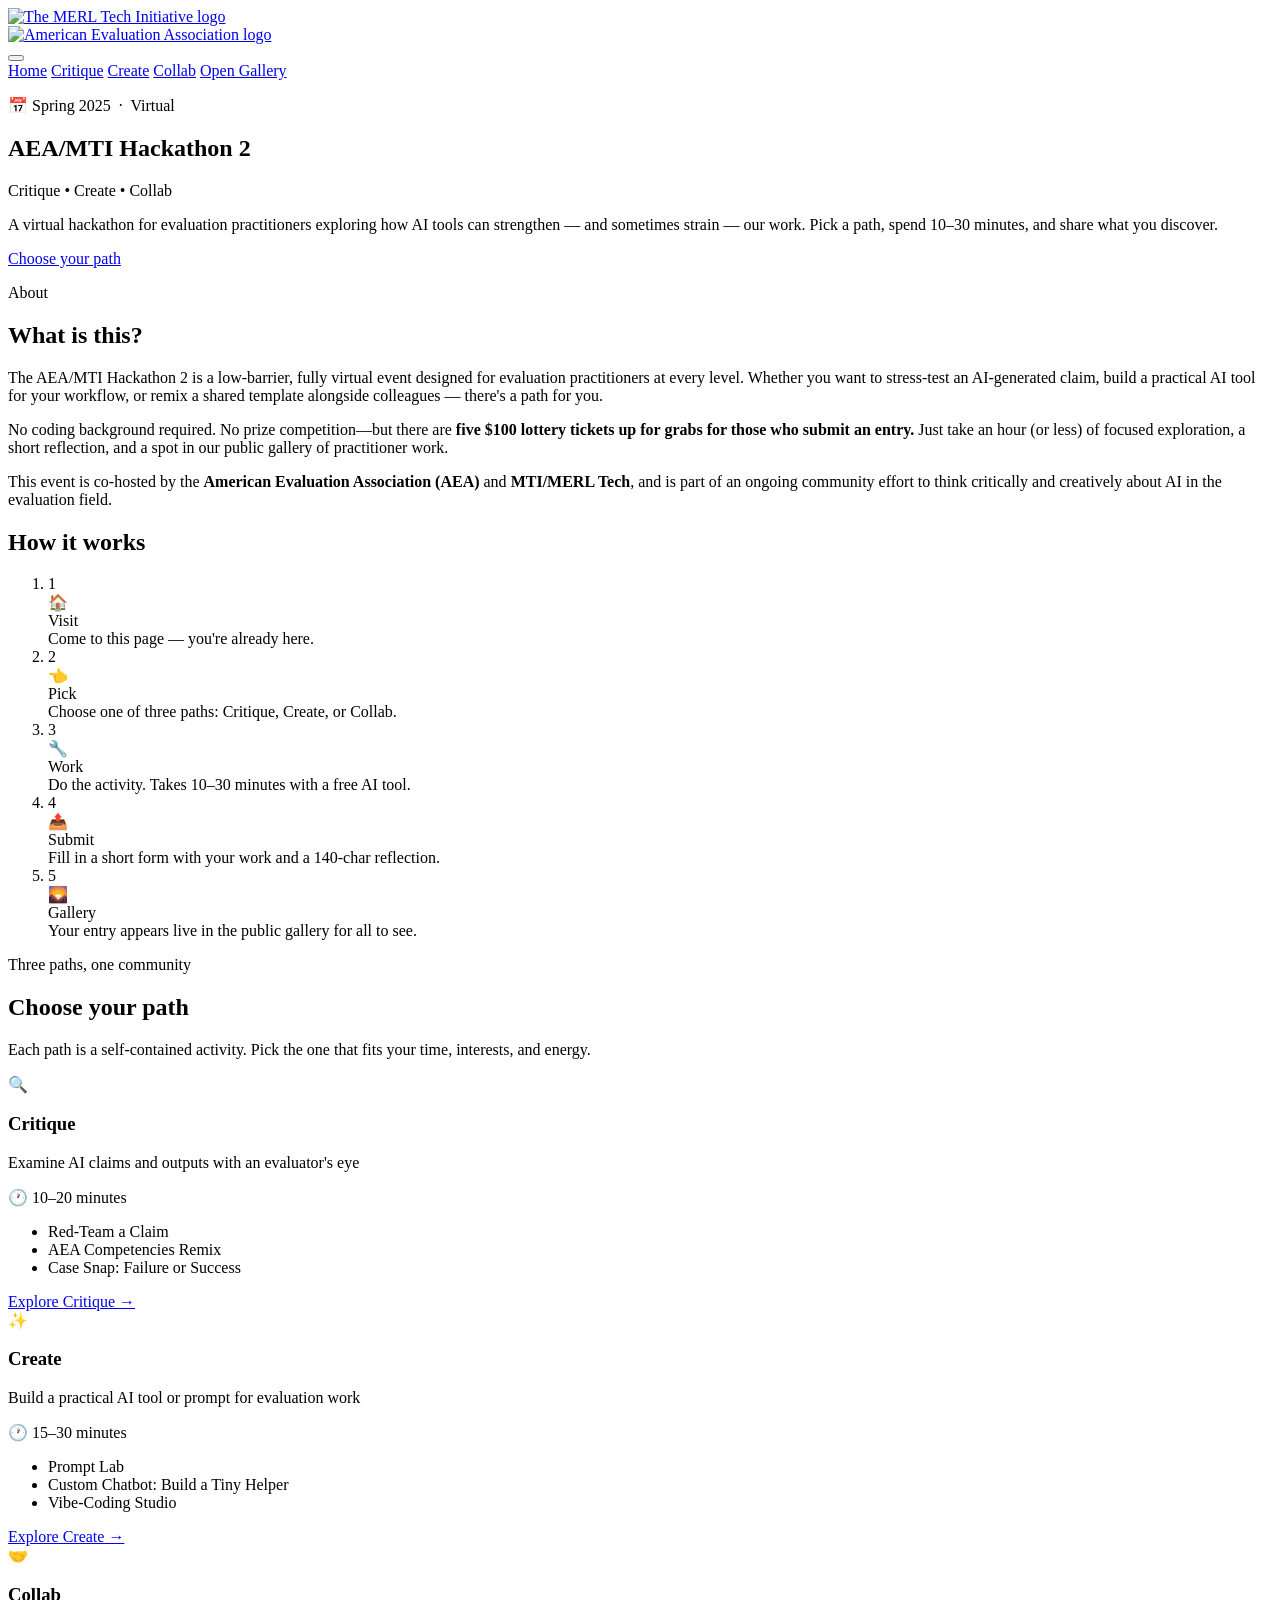
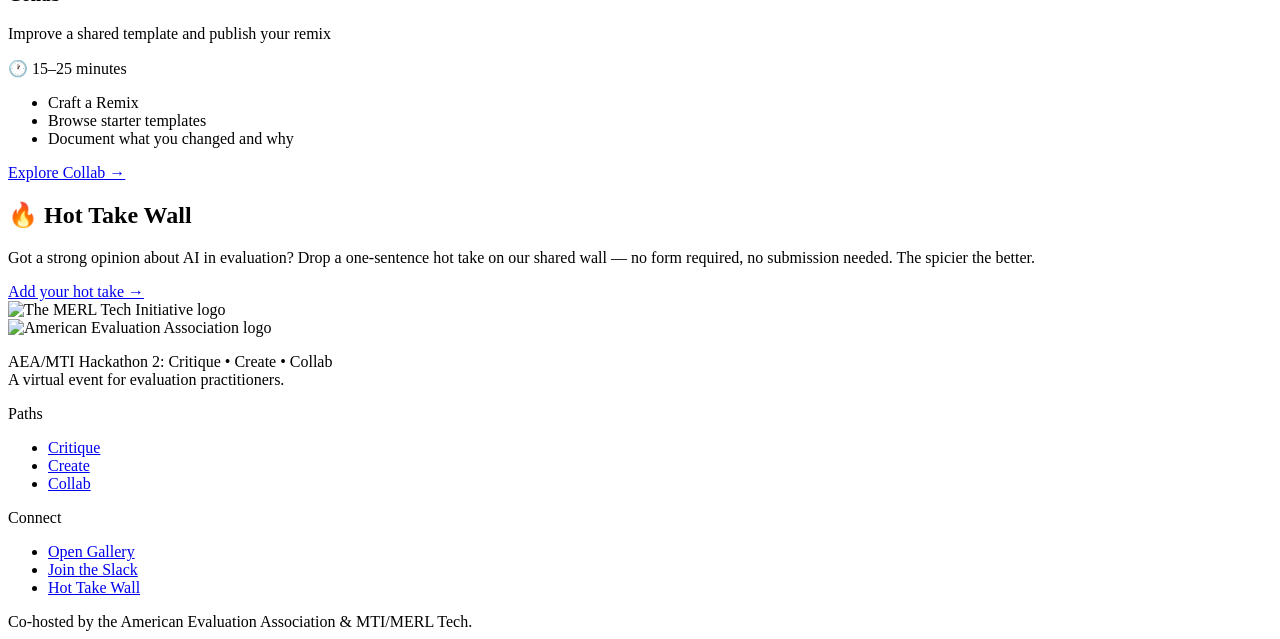
==== pages/index.html @ d37dceba "lottery addition" ====
<!DOCTYPE html>
<html lang="en">
<head>
  <meta charset="UTF-8">
  <meta name="viewport" content="width=device-width, initial-scale=1.0">
  <meta name="description" content="AEA/MTI Hackathon 2: Critique • Create • Collab — a virtual hackathon for evaluation practitioners exploring AI in evaluation practice.">
  <title>AEA/MTI Hackathon 2: Critique • Create • Collab</title>
  <link rel="stylesheet" href="assets/brand/brand.css">
  <link rel="stylesheet" href="assets/css/styles.css">
</head>
<body>

  <!-- ======================================================================
       HEADER / NAV
       ====================================================================== -->
  <header class="site-header">
    <div class="container">
      <div class="cobrand-logos">
        <a href="index.html" class="logo-link logo-link--merl" aria-label="MERL Tech — Home">
          <img src="assets/brand/MTI%20black%20w%20color%20horizontal%20(5).png" alt="The MERL Tech Initiative logo">
        </a>
        <div class="cobrand-divider" aria-hidden="true"></div>
        <a href="https://www.eval.org" class="logo-link logo-link--aea" aria-label="American Evaluation Association" target="_blank" rel="noopener">
          <img src="assets/brand/AEA letters.png" alt="American Evaluation Association logo">
        </a>
      </div>

      <button class="nav-toggle" aria-label="Toggle navigation" aria-expanded="false" aria-controls="site-nav">
        <span class="hamburger" aria-hidden="true"></span>
      </button>

      <nav class="site-nav" id="site-nav" aria-label="Main navigation">
        <a href="index.html" class="active">Home</a>
        <a href="critique.html">Critique</a>
        <a href="create.html">Create</a>
        <a href="collab.html">Collab</a>
        <a href="gallery.html" class="nav-cta">Open Gallery</a>
      </nav>
    </div>
  </header>

  <main>

    <!-- ====================================================================
         HERO
         ==================================================================== -->
    <section class="hero" aria-labelledby="hero-title">
      <div class="container">

        <p class="hero__eyebrow">
          <!-- PLACEHOLDER: replace [EVENT_DATES] with real event dates -->
          <span>&#128197;</span> <!-- PLACEHOLDER: [EVENT_DATES] --> Spring 2025 &nbsp;·&nbsp; Virtual
        </p>

        <h1 class="hero__title" id="hero-title">
          AEA/MTI Hackathon&nbsp;2
        </h1>

        <div class="hero__paths" role="presentation">
          <span class="hero__path-tag hero__path-tag--critique">Critique</span>
          <span class="hero__separator" aria-hidden="true">•</span>
          <span class="hero__path-tag hero__path-tag--create">Create</span>
          <span class="hero__separator" aria-hidden="true">•</span>
          <span class="hero__path-tag hero__path-tag--collab">Collab</span>
        </div>

        <p class="hero__description">
          A virtual hackathon for evaluation practitioners exploring how AI tools can strengthen — and sometimes strain — our work. Pick a path, spend 10–30 minutes, and share what you discover.
        </p>

        <div class="hero__actions">
          <a href="#choose-path" class="btn btn--primary btn--lg">Choose your path</a>
          <a href="gallery.html" class="btn btn--outline btn--lg" style="border-color: rgba(255,255,255,0.3); color: rgba(255,255,255,0.85);">See the gallery</a>
        </div>

      </div>
    </section>

    <!-- ====================================================================
         WHAT IS THIS?
         ==================================================================== -->
    <section class="prose-section section--light" aria-labelledby="what-heading">
      <div class="container">
        <div class="prose-section__content">
          <p class="section-label">About</p>
          <h2 class="section-heading" id="what-heading">What is this?</h2>
          <p>
            The AEA/MTI Hackathon 2 is a low-barrier, fully virtual event designed for evaluation practitioners at every level. Whether you want to stress-test an AI-generated claim, build a practical AI tool for your workflow, or remix a shared template alongside colleagues — there's a path for you.
          </p>
          <p>
            No coding background required. No prize competition—but there are <strong>five $100 lottery tickets up for grabs for those who submit an entry.</strong> Just take an hour (or less) of focused exploration, a short reflection, and a spot in our public gallery of practitioner work.
          </p>
          <p>
            This event is co-hosted by the <strong>American Evaluation Association (AEA)</strong> and <strong>MTI/MERL Tech</strong>, and is part of an ongoing community effort to think critically and creatively about AI in the evaluation field.
          </p>
        </div>
      </div>
    </section>

    <!-- ====================================================================
         HOW IT WORKS
         ==================================================================== -->
    <section class="how-it-works" aria-labelledby="how-heading">
      <div class="container">
        <h2 class="section-heading" id="how-heading">How it works</h2>
        <ol class="steps">
          <li class="step">
            <div class="step__number" aria-hidden="true">1</div>
            <div class="step__icon" aria-hidden="true">&#127968;</div>
            <div class="step__label">Visit</div>
            <div class="step__desc">Come to this page — you're already here.</div>
          </li>
          <li class="step">
            <div class="step__number" aria-hidden="true">2</div>
            <div class="step__icon" aria-hidden="true">&#128072;</div>
            <div class="step__label">Pick</div>
            <div class="step__desc">Choose one of three paths: Critique, Create, or Collab.</div>
          </li>
          <li class="step">
            <div class="step__number" aria-hidden="true">3</div>
            <div class="step__icon" aria-hidden="true">&#128295;</div>
            <div class="step__label">Work</div>
            <div class="step__desc">Do the activity. Takes 10–30 minutes with a free AI tool.</div>
          </li>
          <li class="step">
            <div class="step__number" aria-hidden="true">4</div>
            <div class="step__icon" aria-hidden="true">&#128228;</div>
            <div class="step__label">Submit</div>
            <div class="step__desc">Fill in a short form with your work and a 140-char reflection.</div>
          </li>
          <li class="step">
            <div class="step__number" aria-hidden="true">5</div>
            <div class="step__icon" aria-hidden="true">&#127748;</div>
            <div class="step__label">Gallery</div>
            <div class="step__desc">Your entry appears live in the public gallery for all to see.</div>
          </li>
        </ol>
      </div>
    </section>

    <!-- ====================================================================
         CHOOSE YOUR PATH
         ==================================================================== -->
    <section class="path-cards-section" id="choose-path" aria-labelledby="paths-heading">
      <div class="container">
        <p class="section-label text-center">Three paths, one community</p>
        <h2 class="section-heading" id="paths-heading">Choose your path</h2>
        <p class="section-subheading">Each path is a self-contained activity. Pick the one that fits your time, interests, and energy.</p>

        <div class="path-cards">

          <!-- Critique -->
          <article class="path-card path-card--critique">
            <div class="path-card__header">
              <span class="path-card__icon" aria-hidden="true">&#128269;</span>
              <h3 class="path-card__name">Critique</h3>
              <p class="path-card__tagline">Examine AI claims and outputs with an evaluator's eye</p>
            </div>
            <div class="path-card__body">
              <div class="path-card__time">
                <span aria-hidden="true">&#128336;</span> 10–20 minutes
              </div>
              <ul class="path-card__options" aria-label="Critique path options">
                <li>Red-Team a Claim</li>
                <li>AEA Competencies Remix</li>
                <li>Case Snap: Failure or Success</li>
              </ul>
              <a href="critique.html" class="btn btn--critique">Explore Critique &rarr;</a>
            </div>
          </article>

          <!-- Create -->
          <article class="path-card path-card--create">
            <div class="path-card__header">
              <span class="path-card__icon" aria-hidden="true">&#10024;</span>
              <h3 class="path-card__name">Create</h3>
              <p class="path-card__tagline">Build a practical AI tool or prompt for evaluation work</p>
            </div>
            <div class="path-card__body">
              <div class="path-card__time">
                <span aria-hidden="true">&#128336;</span> 15–30 minutes
              </div>
              <ul class="path-card__options" aria-label="Create path options">
                <li>Prompt Lab</li>
                <li>Custom Chatbot: Build a Tiny Helper</li>
                <li>Vibe-Coding Studio</li>
              </ul>
              <a href="create.html" class="btn btn--create">Explore Create &rarr;</a>
            </div>
          </article>

          <!-- Collab -->
          <article class="path-card path-card--collab">
            <div class="path-card__header">
              <span class="path-card__icon" aria-hidden="true">&#129309;</span>
              <h3 class="path-card__name">Collab</h3>
              <p class="path-card__tagline">Improve a shared template and publish your remix</p>
            </div>
            <div class="path-card__body">
              <div class="path-card__time">
                <span aria-hidden="true">&#128336;</span> 15–25 minutes
              </div>
              <ul class="path-card__options" aria-label="Collab path options">
                <li>Craft a Remix</li>
                <li>Browse starter templates</li>
                <li>Document what you changed and why</li>
              </ul>
              <a href="collab.html" class="btn btn--collab">Explore Collab &rarr;</a>
            </div>
          </article>

        </div>
      </div>
    </section>

    <!-- ====================================================================
         HOT TAKE WALL
         ==================================================================== -->
    <!-- PLACEHOLDER: replace [HOT_TAKE_URL] with the Padlet or Slack thread URL -->
    <section class="callout-section" aria-labelledby="hot-take-heading">
      <div class="container">
        <div class="hot-take-wall">
          <div class="hot-take-wall__content">
            <h2 class="hot-take-wall__title" id="hot-take-heading">
              <span aria-hidden="true">&#128293;</span> Hot Take Wall
            </h2>
            <p class="hot-take-wall__desc">
              Got a strong opinion about AI in evaluation? Drop a one-sentence hot take on our shared wall — no form required, no submission needed. The spicier the better.
            </p>
          </div>
          <a href="[HOT_TAKE_URL]" class="btn btn--outline" target="_blank" rel="noopener">
            <!-- PLACEHOLDER: replace [HOT_TAKE_URL] with your deployed Padlet or Slack thread URL -->
            Add your hot take &rarr;
          </a>
        </div>
      </div>
    </section>

  </main>

  <!-- ========================================================================
       FOOTER
       ======================================================================== -->
  <footer class="site-footer" aria-label="Site footer">
    <div class="container">
      <div class="site-footer__grid">

        <div class="site-footer__brand">
          <div class="site-footer__cobrand">
            <img src="assets/brand/MTI%20white%20w%20color%20horizontal%20(3).png" alt="The MERL Tech Initiative logo" class="logo-mti">
            <div class="site-footer__cobrand-divider" aria-hidden="true"></div>
            <img src="assets/brand/AEA letters.png" alt="American Evaluation Association logo">
          </div>
          <p class="site-footer__tagline">
            AEA/MTI Hackathon 2: Critique • Create • Collab<br>
            A virtual event for evaluation practitioners.
          </p>
        </div>

        <div>
          <p class="site-footer__heading">Paths</p>
          <ul class="site-footer__links">
            <li><a href="critique.html">Critique</a></li>
            <li><a href="create.html">Create</a></li>
            <li><a href="collab.html">Collab</a></li>
          </ul>
        </div>

        <div>
          <p class="site-footer__heading">Connect</p>
          <ul class="site-footer__links">
            <li><a href="gallery.html">Open Gallery</a></li>
            <!-- PLACEHOLDER: replace [SLACK_URL] with your Slack channel URL -->
            <li><a href="[SLACK_URL]" target="_blank" rel="noopener">Join the Slack</a></li>
            <!-- PLACEHOLDER: replace [HOT_TAKE_URL] with your Padlet or Slack thread URL -->
            <li><a href="[HOT_TAKE_URL]" target="_blank" rel="noopener">Hot Take Wall</a></li>
          </ul>
        </div>

      </div>
      <div class="site-footer__bottom">
        Co-hosted by the American Evaluation Association &amp; MTI/MERL Tech.
      </div>
    </div>
  </footer>

  <script>
    // Mobile nav toggle
    const toggle = document.querySelector('.nav-toggle');
    const nav = document.getElementById('site-nav');
    toggle.addEventListener('click', () => {
      const expanded = toggle.getAttribute('aria-expanded') === 'true';
      toggle.setAttribute('aria-expanded', String(!expanded));
      nav.classList.toggle('is-open');
    });

    // Close nav when a link is clicked (mobile)
    nav.querySelectorAll('a').forEach(link => {
      link.addEventListener('click', () => {
        toggle.setAttribute('aria-expanded', 'false');
        nav.classList.remove('is-open');
      });
    });
  </script>

</body>
</html>
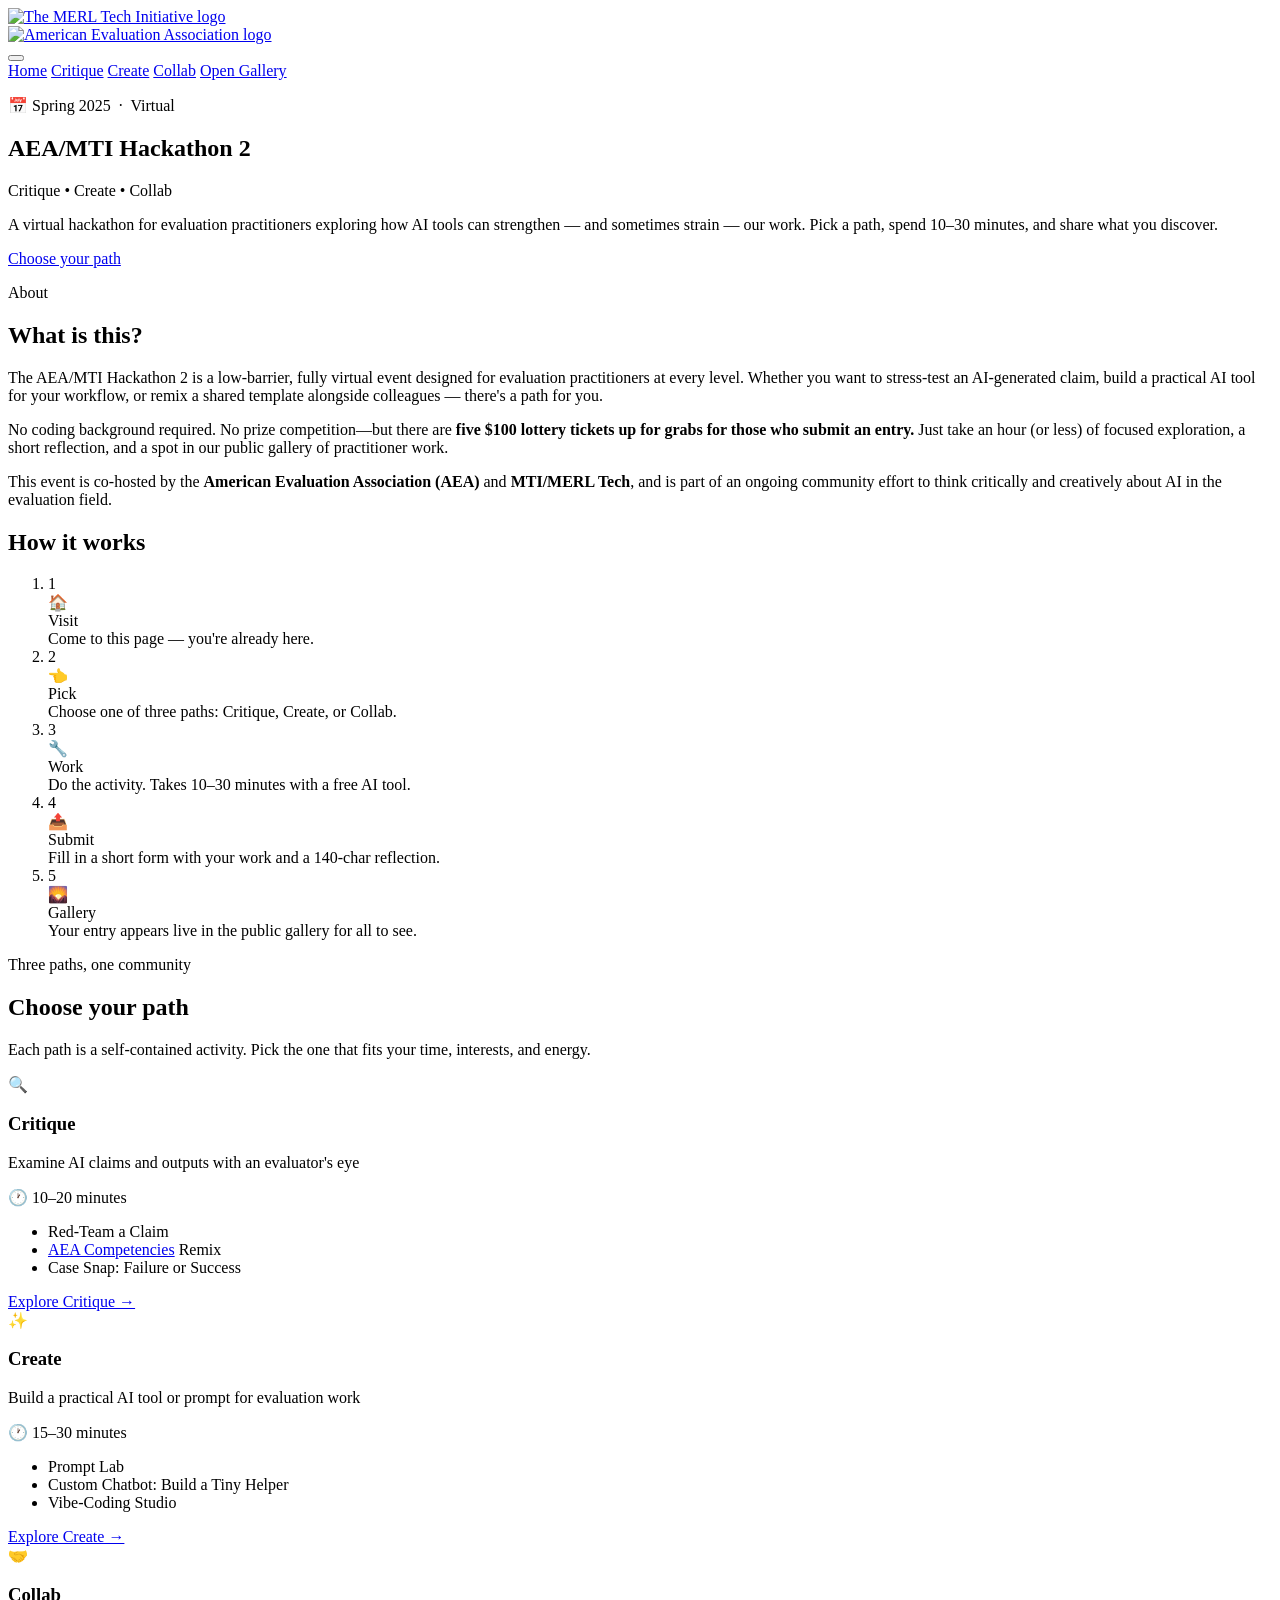
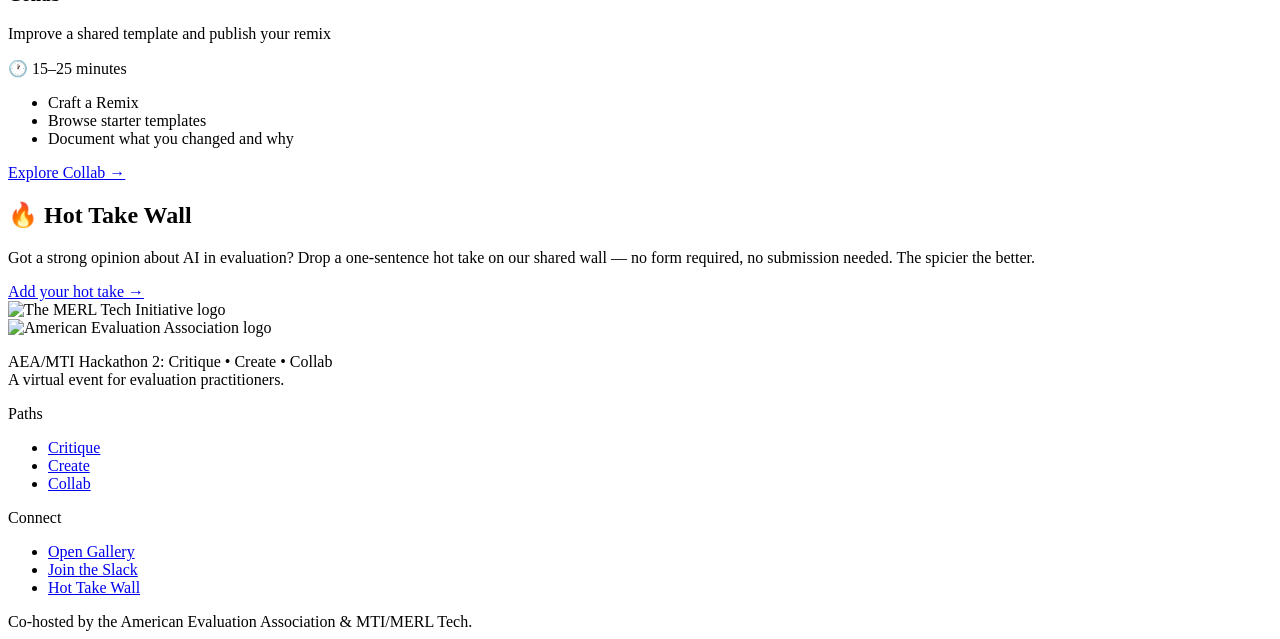
==== commit a03ac443: "competencies hyperlink" ====
--- a/pages/index.html
+++ b/pages/index.html
@@ -162,7 +162,7 @@
               </div>
               <ul class="path-card__options" aria-label="Critique path options">
                 <li>Red-Team a Claim</li>
-                <li>AEA Competencies Remix</li>
+                <li><a href="https://www.eval.org/Portals/0/Docs/AEA%20Evaluator%20Competencies.pdf" target="_blank" rel="noopener">AEA Competencies</a> Remix</li>
                 <li>Case Snap: Failure or Success</li>
               </ul>
               <a href="critique.html" class="btn btn--critique">Explore Critique &rarr;</a>
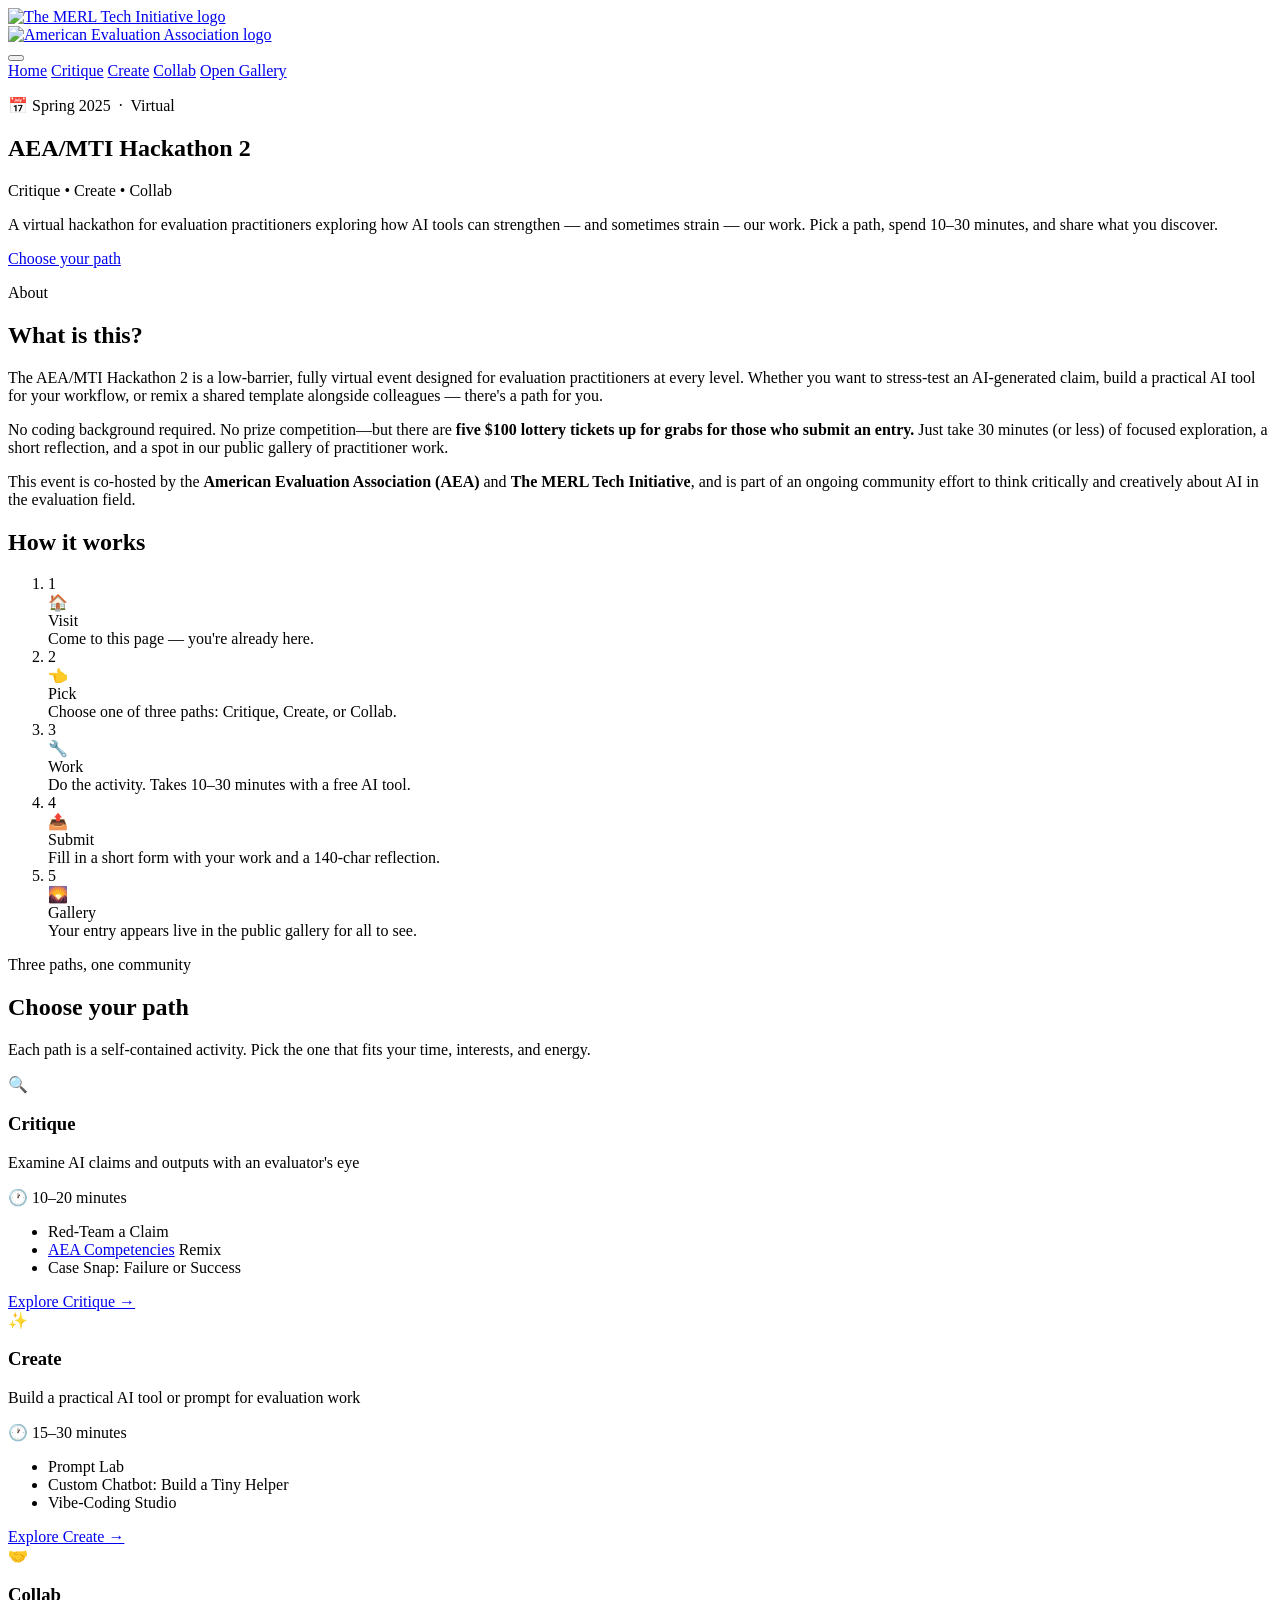
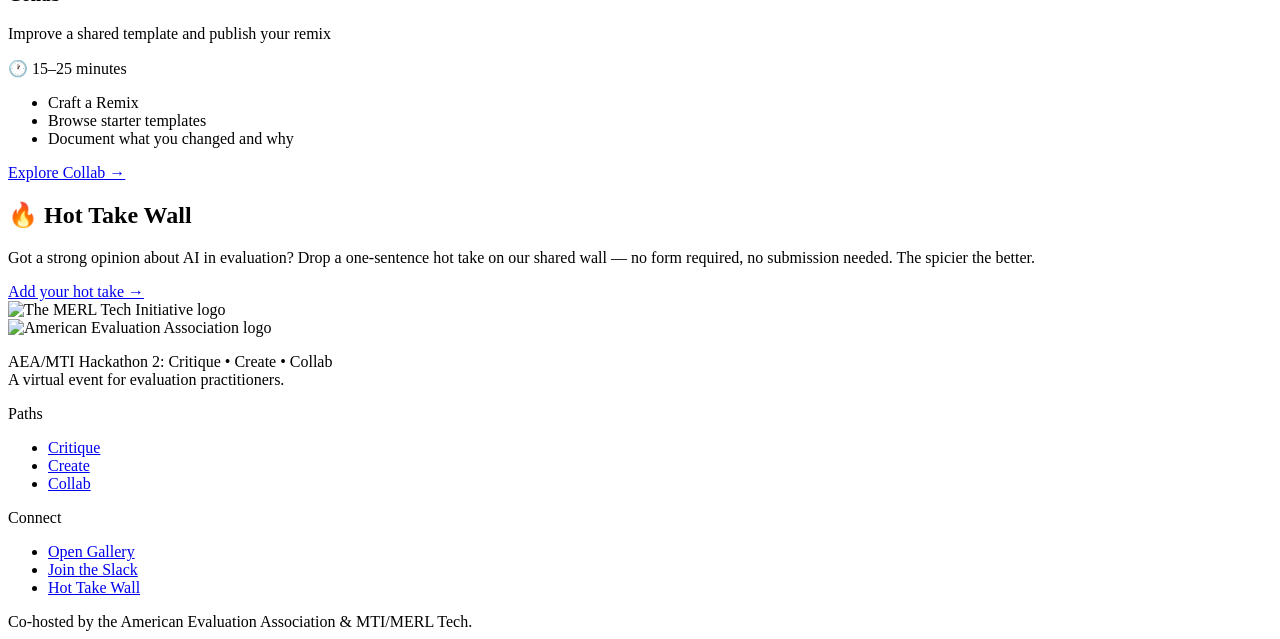
==== commit 6284ecbd: "typo fixing on index" ====
--- a/pages/index.html
+++ b/pages/index.html
@@ -16,7 +16,7 @@
   <header class="site-header">
     <div class="container">
       <div class="cobrand-logos">
-        <a href="index.html" class="logo-link logo-link--merl" aria-label="MERL Tech — Home">
+        <a href="https://www.merltech.org" class="logo-link logo-link--merl" aria-label="MERL Tech" target="_blank" rel="noopener">
           <img src="assets/brand/MTI%20black%20w%20color%20horizontal%20(5).png" alt="The MERL Tech Initiative logo">
         </a>
         <div class="cobrand-divider" aria-hidden="true"></div>
@@ -88,10 +88,10 @@
             The AEA/MTI Hackathon 2 is a low-barrier, fully virtual event designed for evaluation practitioners at every level. Whether you want to stress-test an AI-generated claim, build a practical AI tool for your workflow, or remix a shared template alongside colleagues — there's a path for you.
           </p>
           <p>
-            No coding background required. No prize competition—but there are <strong>five $100 lottery tickets up for grabs for those who submit an entry.</strong> Just take an hour (or less) of focused exploration, a short reflection, and a spot in our public gallery of practitioner work.
+            No coding background required. No prize competition—but there are <strong>five $100 lottery tickets up for grabs for those who submit an entry.</strong> Just take 30 minutes (or less) of focused exploration, a short reflection, and a spot in our public gallery of practitioner work.
           </p>
           <p>
-            This event is co-hosted by the <strong>American Evaluation Association (AEA)</strong> and <strong>MTI/MERL Tech</strong>, and is part of an ongoing community effort to think critically and creatively about AI in the evaluation field.
+            This event is co-hosted by the <strong>American Evaluation Association (AEA)</strong> and <strong>The MERL Tech Initiative</strong>, and is part of an ongoing community effort to think critically and creatively about AI in the evaluation field.
           </p>
         </div>
       </div>
@@ -216,7 +216,6 @@
     <!-- ====================================================================
          HOT TAKE WALL
          ==================================================================== -->
-    <!-- PLACEHOLDER: replace [HOT_TAKE_URL] with the Padlet or Slack thread URL -->
     <section class="callout-section" aria-labelledby="hot-take-heading">
       <div class="container">
         <div class="hot-take-wall">
@@ -228,8 +227,7 @@
               Got a strong opinion about AI in evaluation? Drop a one-sentence hot take on our shared wall — no form required, no submission needed. The spicier the better.
             </p>
           </div>
-          <a href="[HOT_TAKE_URL]" class="btn btn--outline" target="_blank" rel="noopener">
-            <!-- PLACEHOLDER: replace [HOT_TAKE_URL] with your deployed Padlet or Slack thread URL -->
+          <a href="hot-take-wall.html" class="btn btn--outline">
             Add your hot take &rarr;
           </a>
         </div>
@@ -272,8 +270,7 @@
             <li><a href="gallery.html">Open Gallery</a></li>
             <!-- PLACEHOLDER: replace [SLACK_URL] with your Slack channel URL -->
             <li><a href="[SLACK_URL]" target="_blank" rel="noopener">Join the Slack</a></li>
-            <!-- PLACEHOLDER: replace [HOT_TAKE_URL] with your Padlet or Slack thread URL -->
-            <li><a href="[HOT_TAKE_URL]" target="_blank" rel="noopener">Hot Take Wall</a></li>
+            <li><a href="hot-take-wall.html">Hot Take Wall</a></li>
           </ul>
         </div>
 
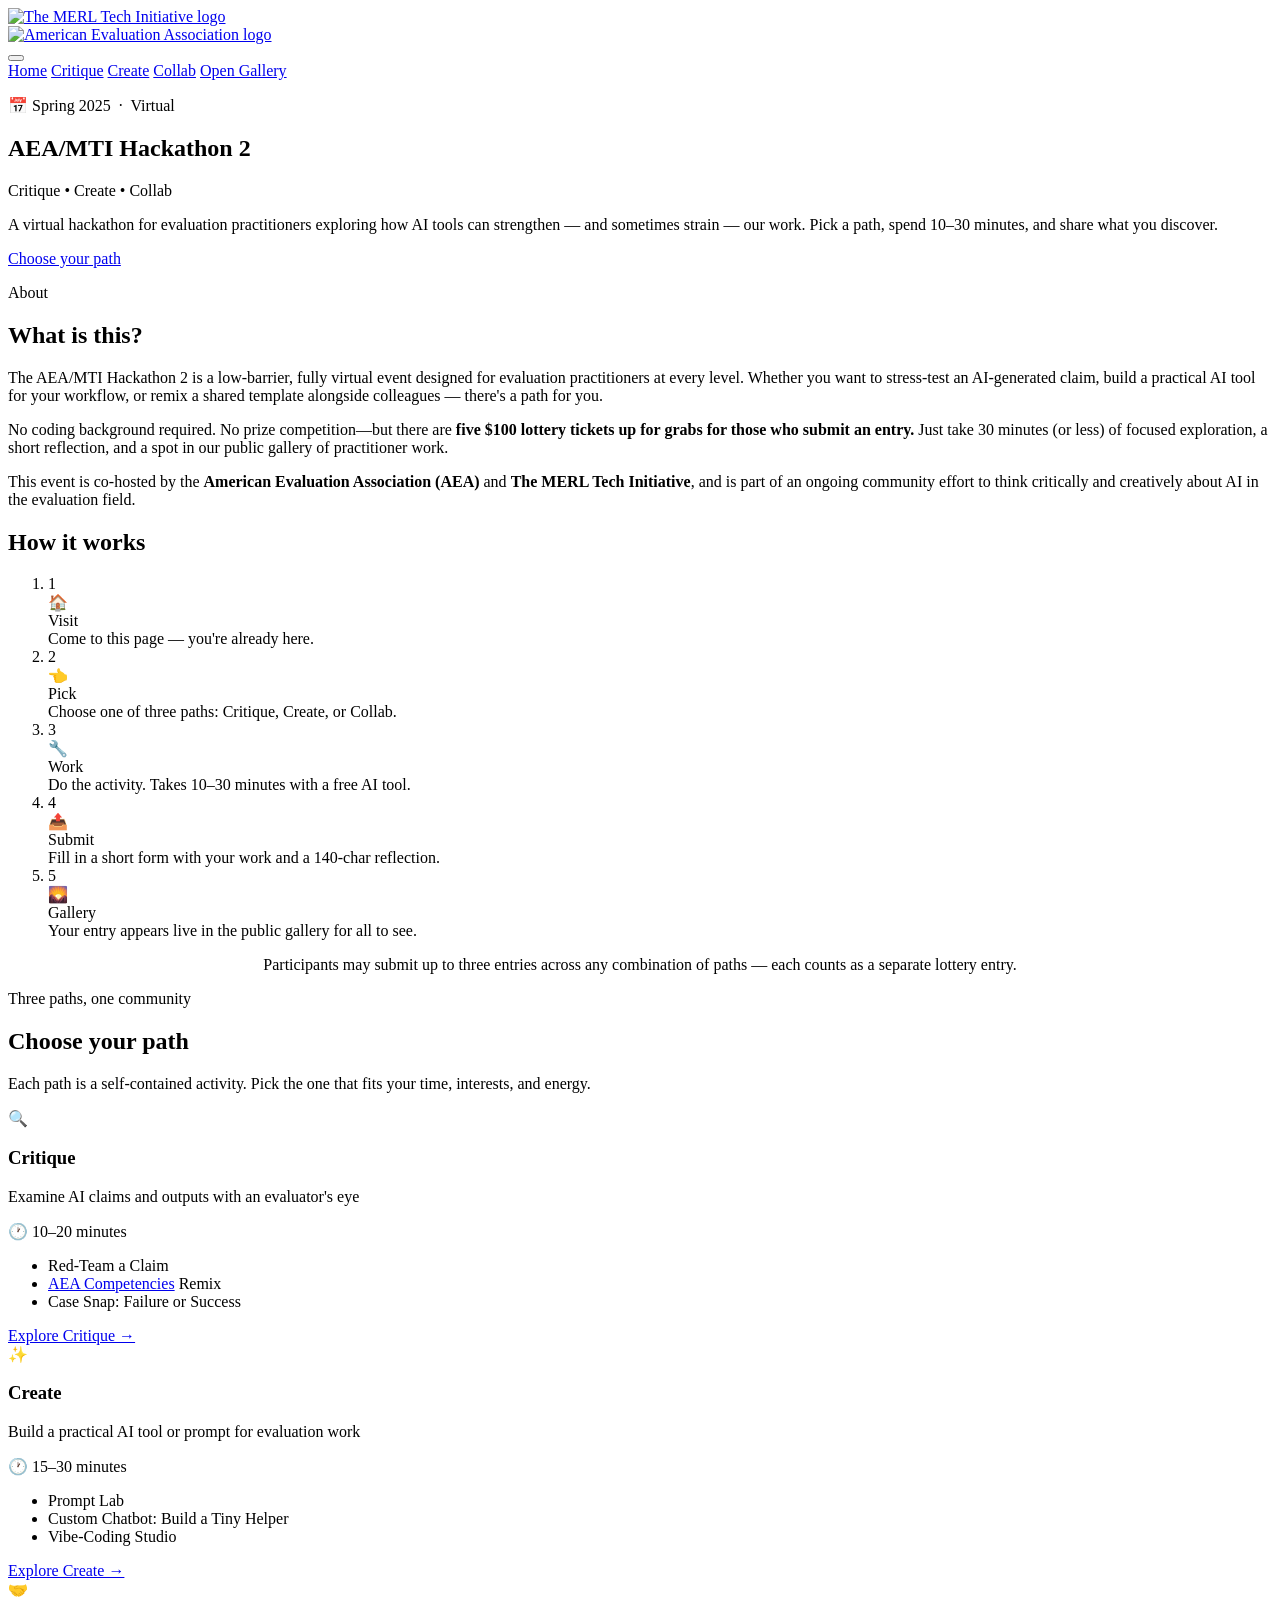
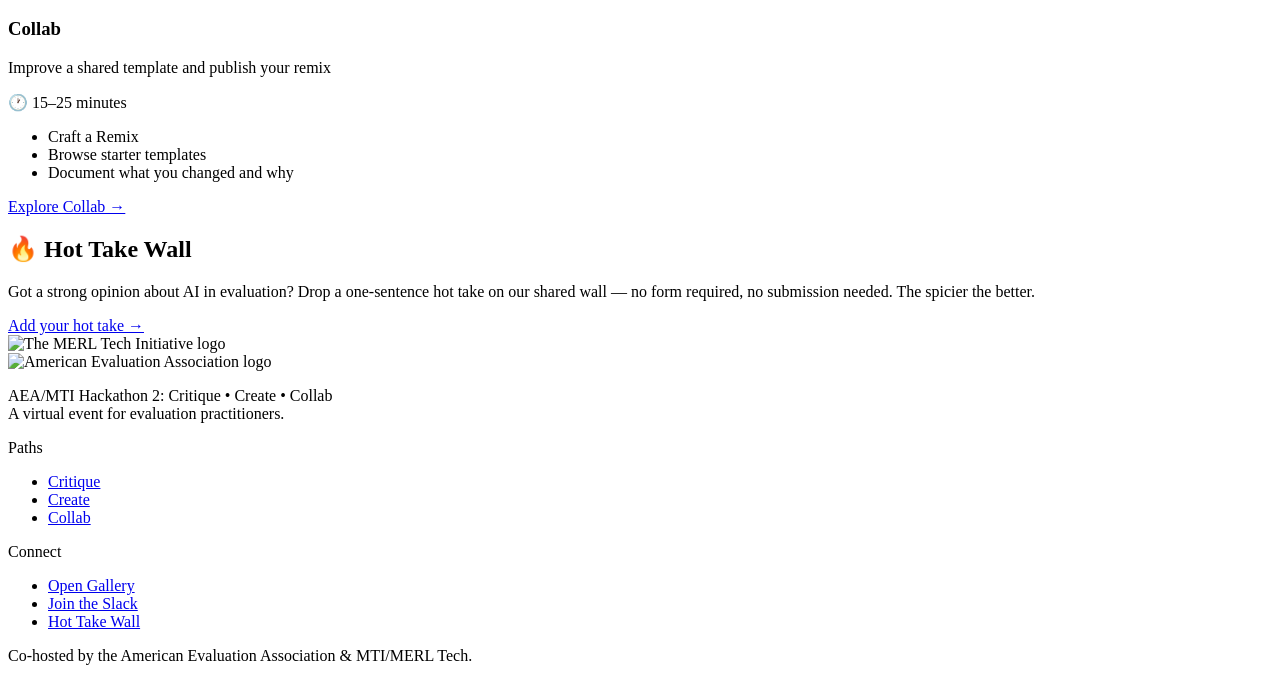
==== commit 1b665e19: "lottery footnote on index" ====
--- a/pages/index.html
+++ b/pages/index.html
@@ -135,6 +135,9 @@
             <div class="step__desc">Your entry appears live in the public gallery for all to see.</div>
           </li>
         </ol>
+        <p style="text-align: center; font-size: var(--text-sm); color: var(--color-muted); margin-top: var(--space-lg);">
+          Participants may submit up to three entries across any combination of paths — each counts as a separate lottery entry.
+        </p>
       </div>
     </section>
 
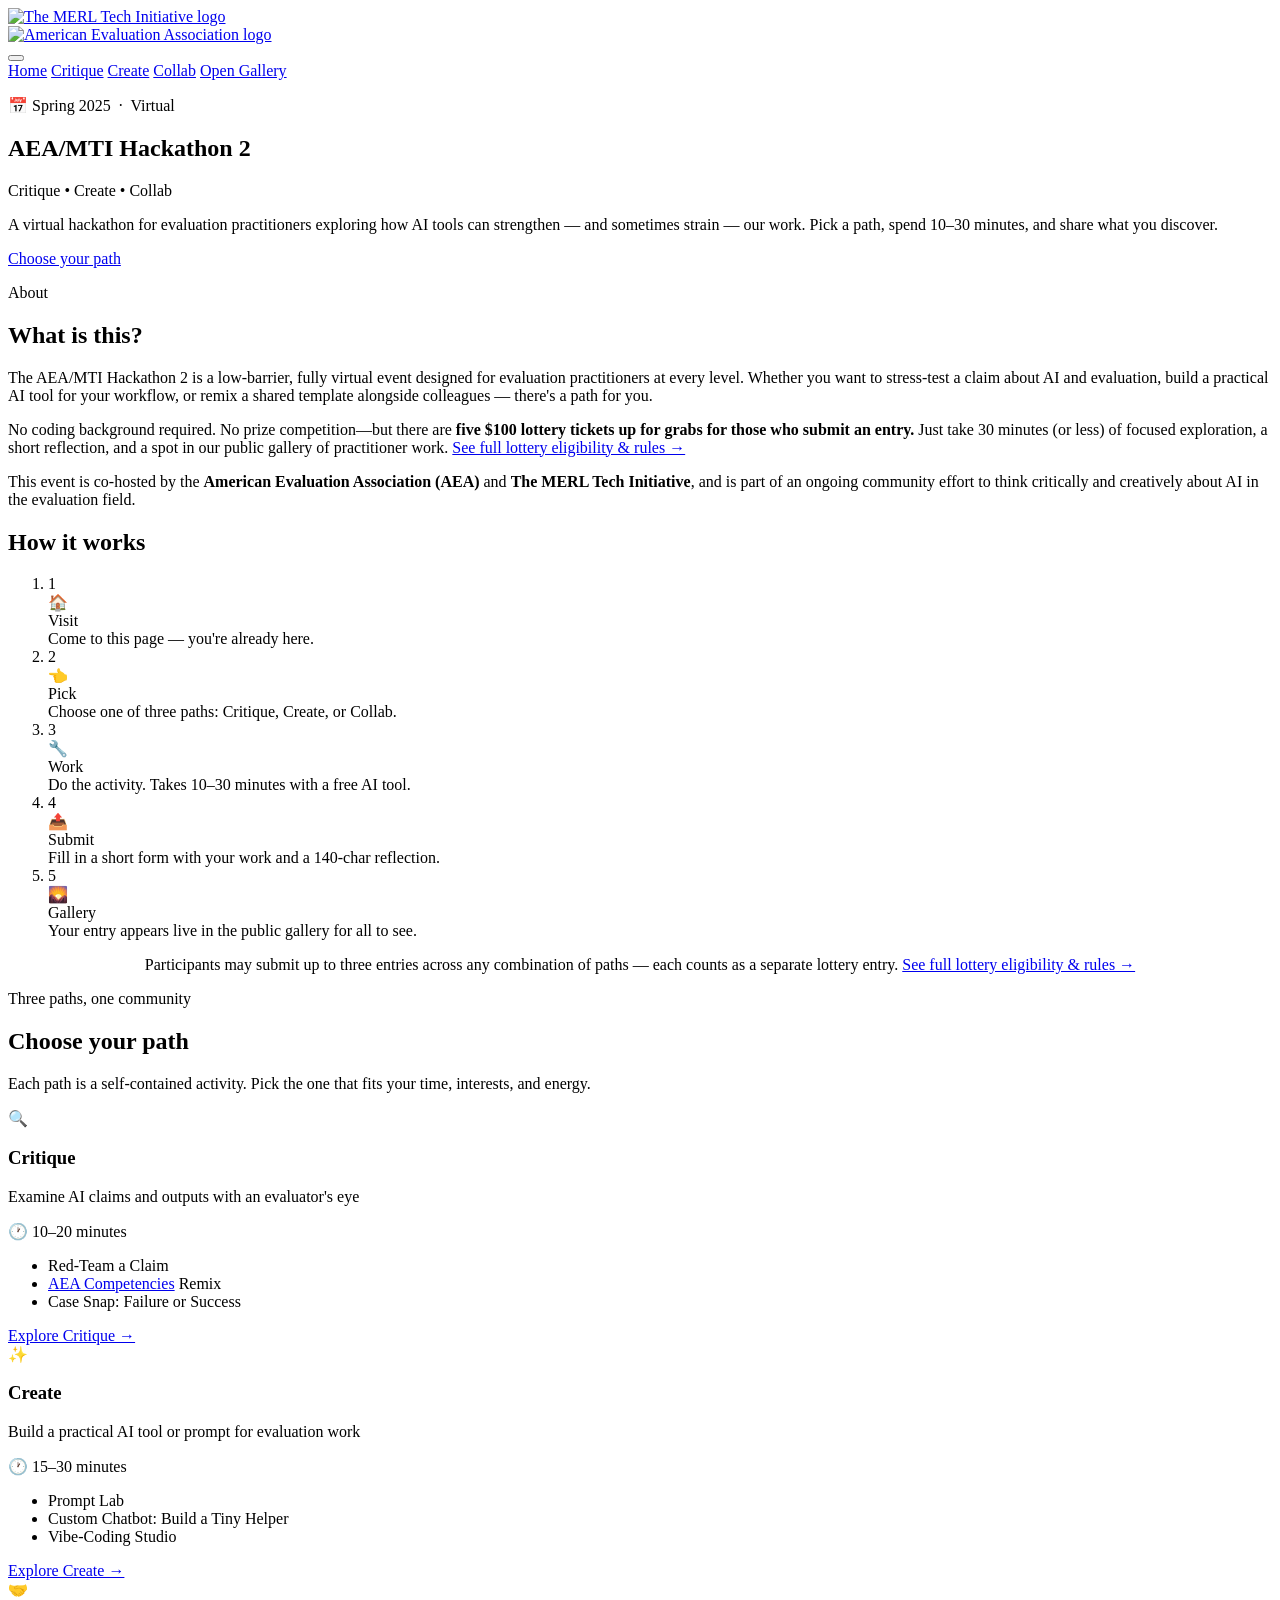
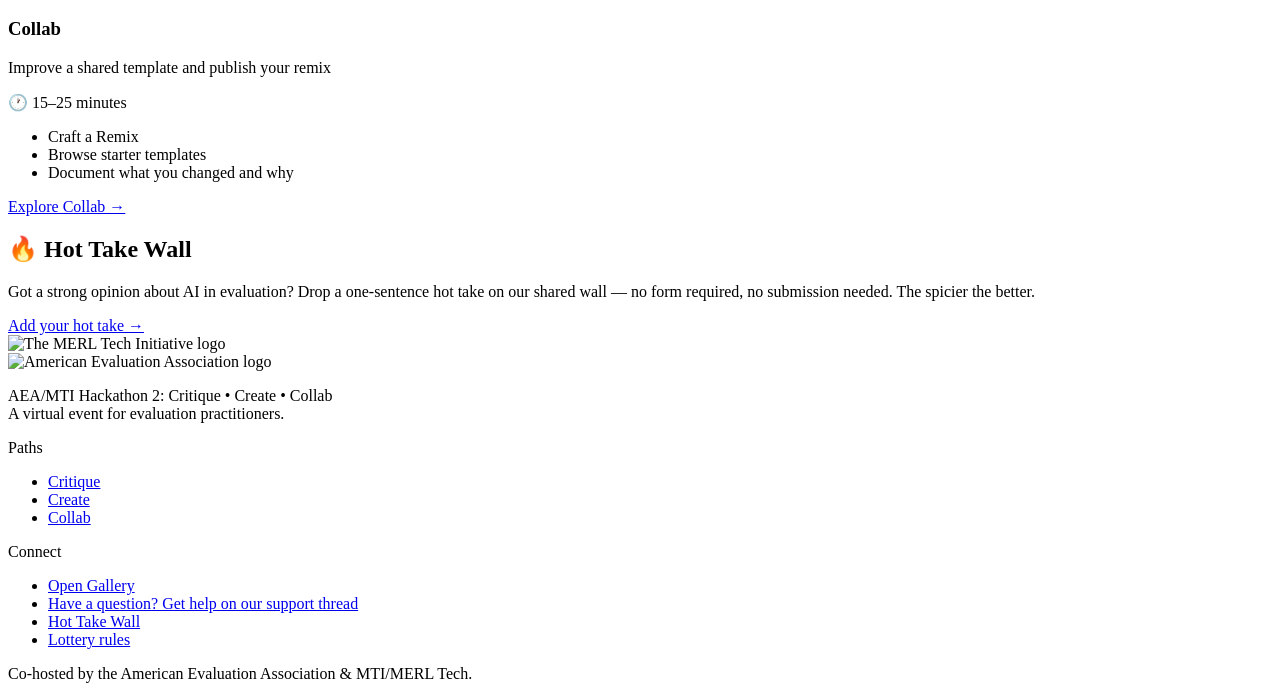
==== commit 4b329bb4: "lottery footer and page" ====
--- a/pages/index.html
+++ b/pages/index.html
@@ -85,10 +85,10 @@
           <p class="section-label">About</p>
           <h2 class="section-heading" id="what-heading">What is this?</h2>
           <p>
-            The AEA/MTI Hackathon 2 is a low-barrier, fully virtual event designed for evaluation practitioners at every level. Whether you want to stress-test an AI-generated claim, build a practical AI tool for your workflow, or remix a shared template alongside colleagues — there's a path for you.
+            The AEA/MTI Hackathon 2 is a low-barrier, fully virtual event designed for evaluation practitioners at every level. Whether you want to stress-test a claim about AI and evaluation, build a practical AI tool for your workflow, or remix a shared template alongside colleagues — there's a path for you.
           </p>
           <p>
-            No coding background required. No prize competition—but there are <strong>five $100 lottery tickets up for grabs for those who submit an entry.</strong> Just take 30 minutes (or less) of focused exploration, a short reflection, and a spot in our public gallery of practitioner work.
+            No coding background required. No prize competition—but there are <strong>five $100 lottery tickets up for grabs for those who submit an entry.</strong> Just take 30 minutes (or less) of focused exploration, a short reflection, and a spot in our public gallery of practitioner work. <a href="lottery-rules.html" style="white-space: nowrap;">See full lottery eligibility &amp; rules &rarr;</a>
           </p>
           <p>
             This event is co-hosted by the <strong>American Evaluation Association (AEA)</strong> and <strong>The MERL Tech Initiative</strong>, and is part of an ongoing community effort to think critically and creatively about AI in the evaluation field.
@@ -136,7 +136,7 @@
           </li>
         </ol>
         <p style="text-align: center; font-size: var(--text-sm); color: var(--color-muted); margin-top: var(--space-lg);">
-          Participants may submit up to three entries across any combination of paths — each counts as a separate lottery entry.
+          Participants may submit up to three entries across any combination of paths — each counts as a separate lottery entry. <a href="lottery-rules.html">See full lottery eligibility &amp; rules &rarr;</a>
         </p>
       </div>
     </section>
@@ -271,9 +271,10 @@
           <p class="site-footer__heading">Connect</p>
           <ul class="site-footer__links">
             <li><a href="gallery.html">Open Gallery</a></li>
-            <!-- PLACEHOLDER: replace [SLACK_URL] with your Slack channel URL -->
-            <li><a href="[SLACK_URL]" target="_blank" rel="noopener">Join the Slack</a></li>
+            
+            <li><a href="https://www.linkedin.com/feed/update/urn:li:activity:7429130033077673986?utm_source=social_share_send&utm_medium=member_desktop_web&rcm=ACoAAAY7fY0BHseDUt62OCeq4Hfz7bbbqnD1Fi0" target="_blank" rel="noopener">Have a question? Get help on our support thread</a></li>
             <li><a href="hot-take-wall.html">Hot Take Wall</a></li>
+            <li><a href="lottery-rules.html">Lottery rules</a></li>
           </ul>
         </div>
 
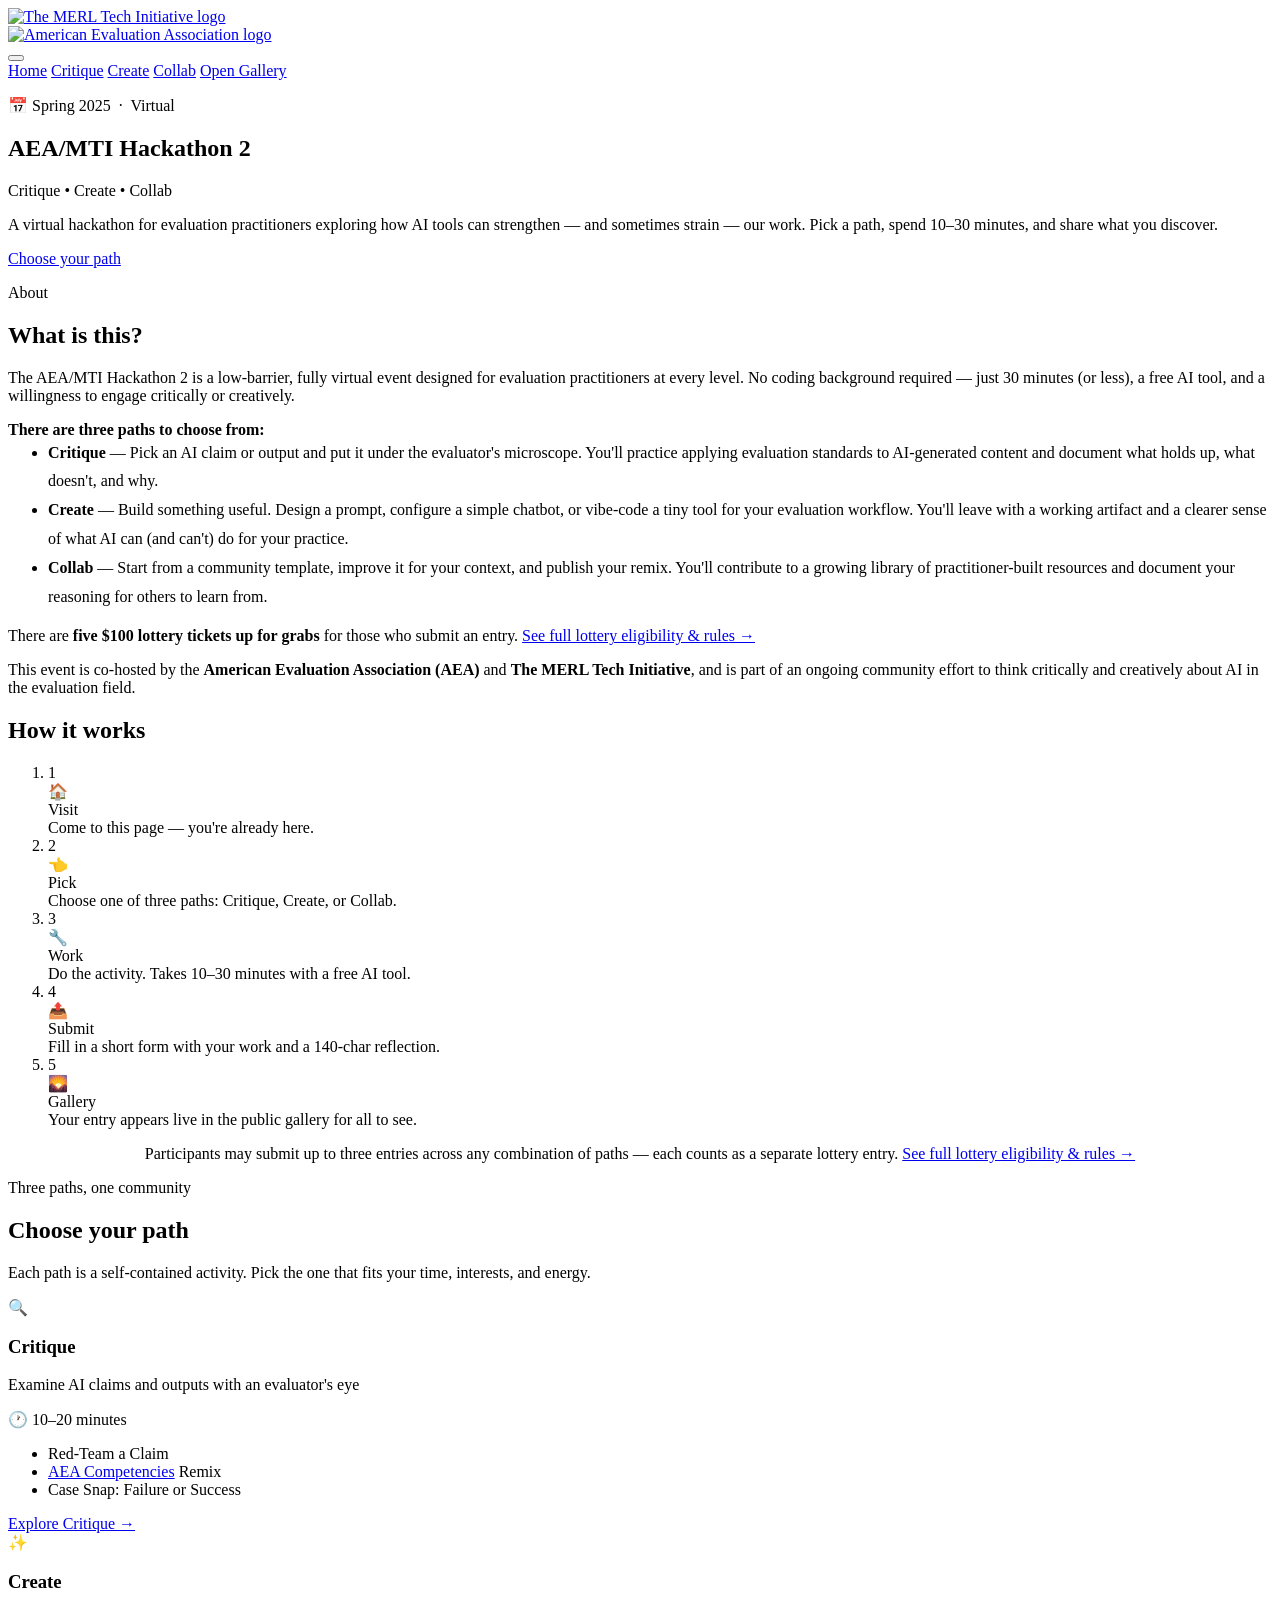
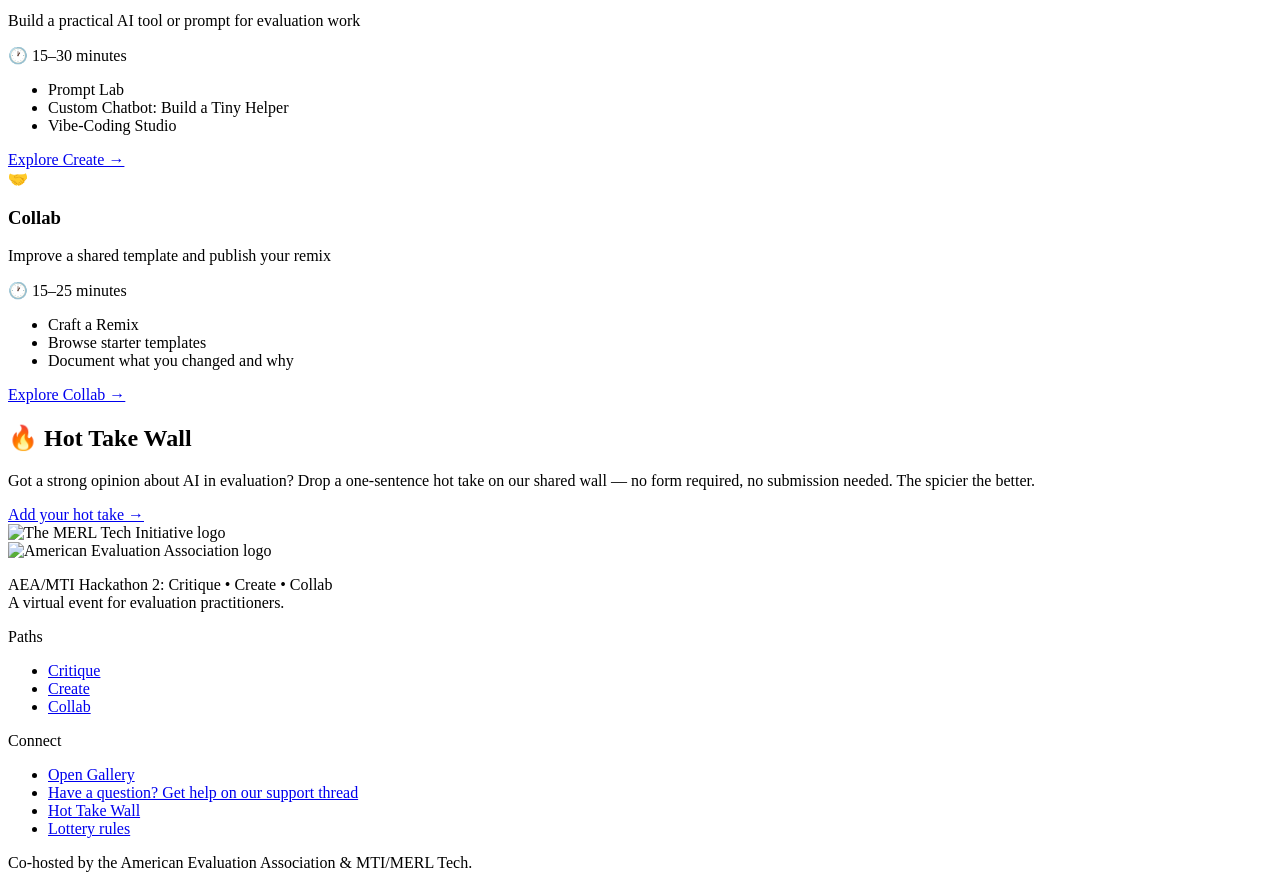
==== commit 72ae84e2: "expand About section on index.html with path descriptions Co-Authored-By: Claude Sonnet 4.6 <noreply" ====
--- a/pages/index.html
+++ b/pages/index.html
@@ -85,10 +85,18 @@
           <p class="section-label">About</p>
           <h2 class="section-heading" id="what-heading">What is this?</h2>
           <p>
-            The AEA/MTI Hackathon 2 is a low-barrier, fully virtual event designed for evaluation practitioners at every level. Whether you want to stress-test a claim about AI and evaluation, build a practical AI tool for your workflow, or remix a shared template alongside colleagues — there's a path for you.
+            The AEA/MTI Hackathon 2 is a low-barrier, fully virtual event designed for evaluation practitioners at every level. No coding background required — just 30 minutes (or less), a free AI tool, and a willingness to engage critically or creatively.
           </p>
+
+          <p style="font-weight: 600; margin-bottom: var(--space-xs);">There are three paths to choose from:</p>
+          <ul style="margin: 0 0 var(--space-lg) var(--space-lg); line-height: 1.8;">
+            <li><strong>Critique</strong> — Pick an AI claim or output and put it under the evaluator's microscope. You'll practice applying evaluation standards to AI-generated content and document what holds up, what doesn't, and why.</li>
+            <li><strong>Create</strong> — Build something useful. Design a prompt, configure a simple chatbot, or vibe-code a tiny tool for your evaluation workflow. You'll leave with a working artifact and a clearer sense of what AI can (and can't) do for your practice.</li>
+            <li><strong>Collab</strong> — Start from a community template, improve it for your context, and publish your remix. You'll contribute to a growing library of practitioner-built resources and document your reasoning for others to learn from.</li>
+          </ul>
+
           <p>
-            No coding background required. No prize competition—but there are <strong>five $100 lottery tickets up for grabs for those who submit an entry.</strong> Just take 30 minutes (or less) of focused exploration, a short reflection, and a spot in our public gallery of practitioner work. <a href="lottery-rules.html" style="white-space: nowrap;">See full lottery eligibility &amp; rules &rarr;</a>
+            There are <strong>five $100 lottery tickets up for grabs</strong> for those who submit an entry. <a href="lottery-rules.html" style="white-space: nowrap;">See full lottery eligibility &amp; rules &rarr;</a>
           </p>
           <p>
             This event is co-hosted by the <strong>American Evaluation Association (AEA)</strong> and <strong>The MERL Tech Initiative</strong>, and is part of an ongoing community effort to think critically and creatively about AI in the evaluation field.
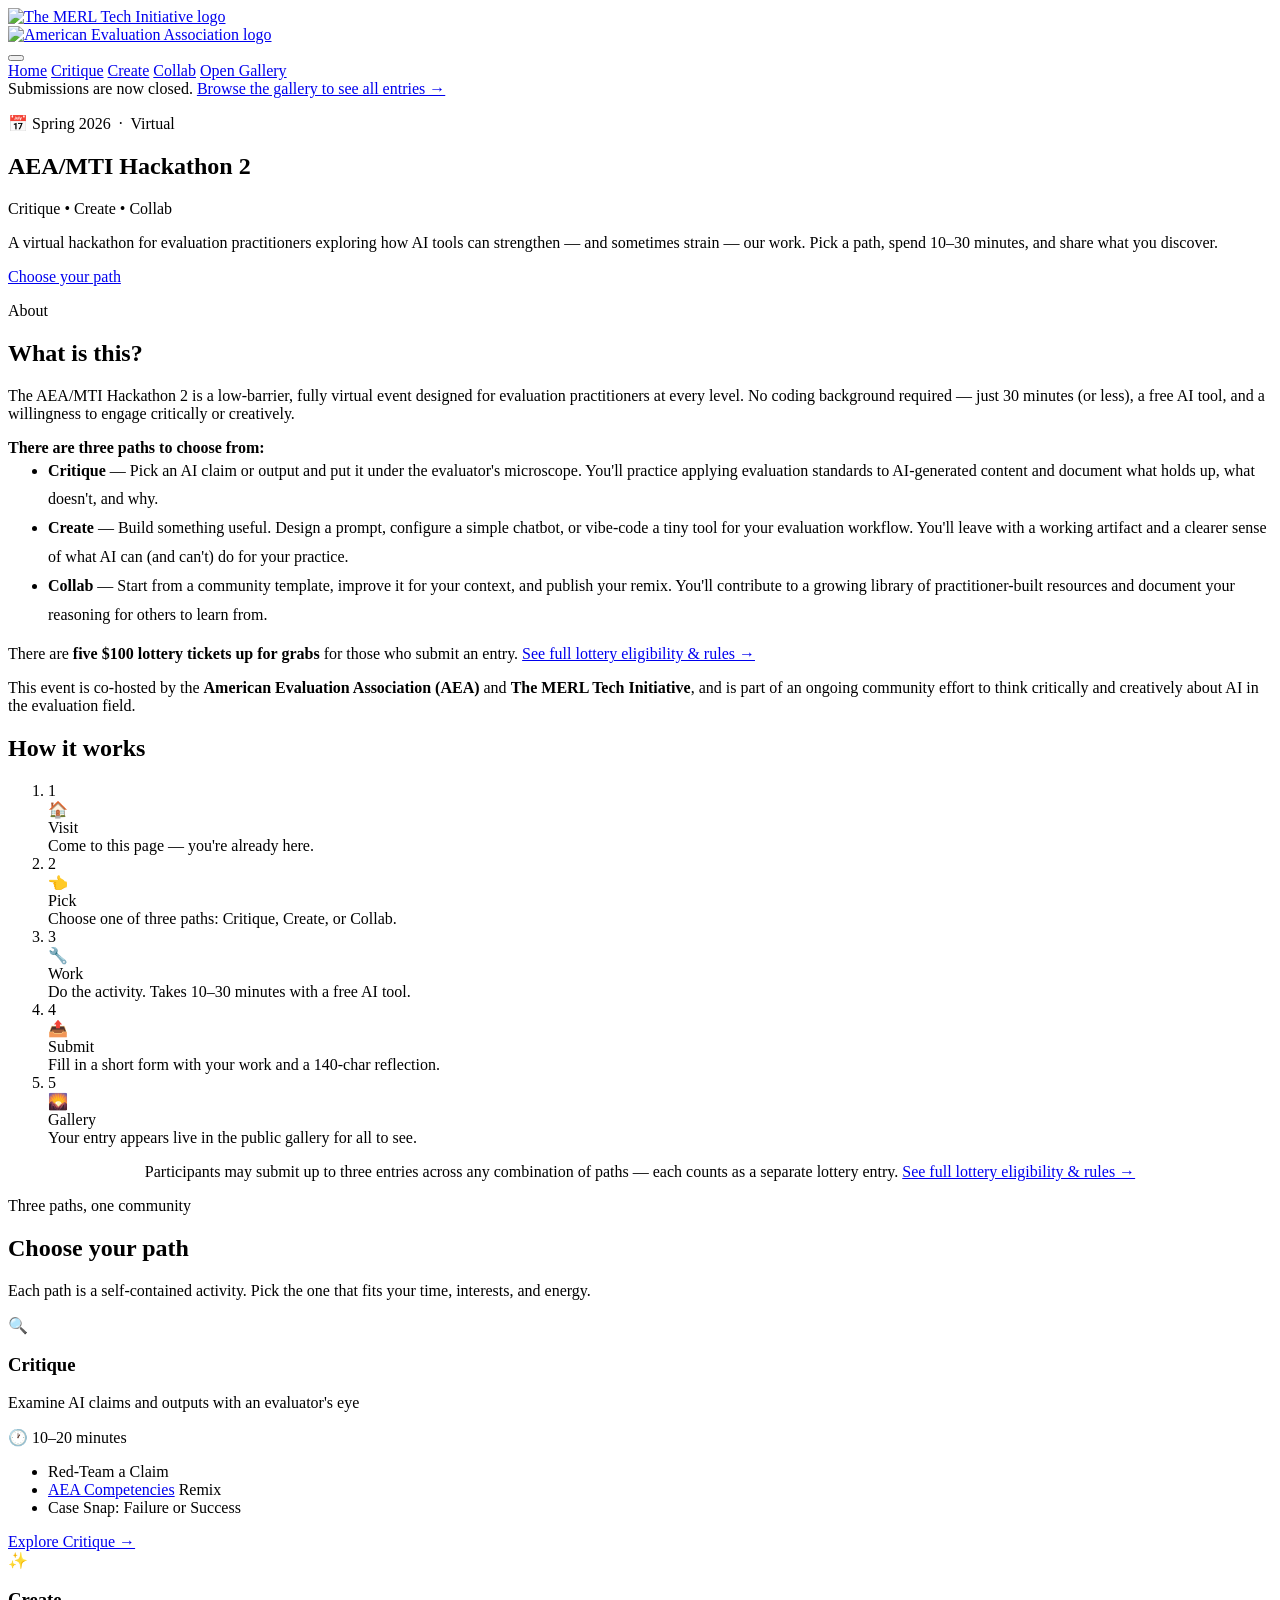
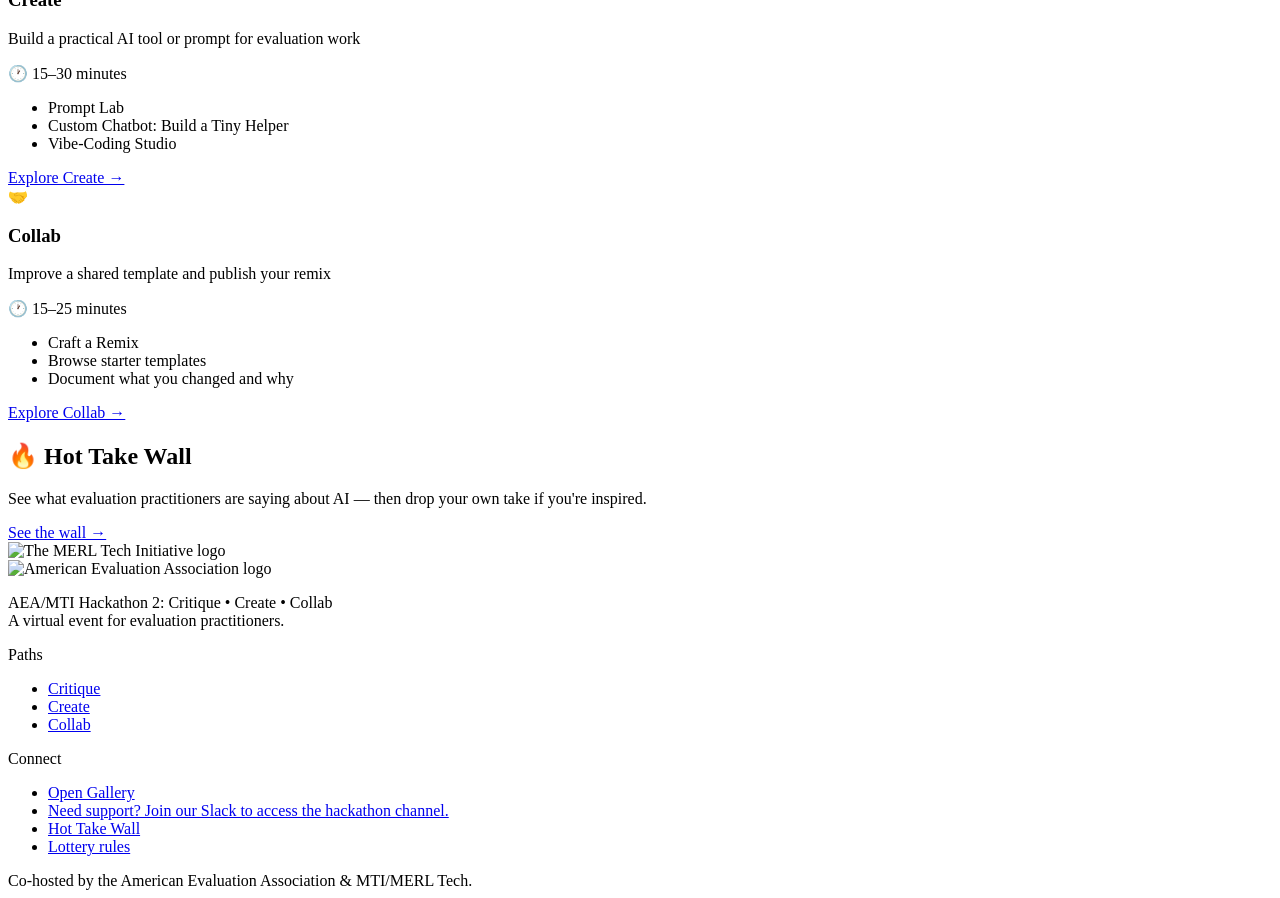
==== commit e2b56d44: "close submissions: add closed banner and disable all submission forms Adds a site-wide banner, repla" ====
--- a/pages/index.html
+++ b/pages/index.html
@@ -39,6 +39,11 @@
     </div>
   </header>
 
+  <!-- SUBMISSIONS CLOSED BANNER -->
+  <div class="submissions-closed-banner" role="alert">
+    Submissions are now closed. <a href="gallery.html">Browse the gallery to see all entries &rarr;</a>
+  </div>
+
   <main>
 
     <!-- ====================================================================
@@ -49,7 +54,7 @@
 
         <p class="hero__eyebrow">
           <!-- PLACEHOLDER: replace [EVENT_DATES] with real event dates -->
-          <span>&#128197;</span> <!-- PLACEHOLDER: [EVENT_DATES] --> Spring 2025 &nbsp;·&nbsp; Virtual
+          <span>&#128197;</span> <!-- PLACEHOLDER: [EVENT_DATES] --> Spring 2026 &nbsp;·&nbsp; Virtual
         </p>
 
         <h1 class="hero__title" id="hero-title">
@@ -235,11 +240,11 @@
               <span aria-hidden="true">&#128293;</span> Hot Take Wall
             </h2>
             <p class="hot-take-wall__desc">
-              Got a strong opinion about AI in evaluation? Drop a one-sentence hot take on our shared wall — no form required, no submission needed. The spicier the better.
+              See what evaluation practitioners are saying about AI — then drop your own take if you're inspired.
             </p>
           </div>
           <a href="hot-take-wall.html" class="btn btn--outline">
-            Add your hot take &rarr;
+            See the wall &rarr;
           </a>
         </div>
       </div>
@@ -280,7 +285,7 @@
           <ul class="site-footer__links">
             <li><a href="gallery.html">Open Gallery</a></li>
             
-            <li><a href="https://www.linkedin.com/feed/update/urn:li:activity:7429130033077673986?utm_source=social_share_send&utm_medium=member_desktop_web&rcm=ACoAAAY7fY0BHseDUt62OCeq4Hfz7bbbqnD1Fi0" target="_blank" rel="noopener">Have a question? Get help on our support thread</a></li>
+            <li><a href="https://docs.google.com/forms/d/e/1FAIpQLSeVwKueVb0ZkyGOTK9EaOwVVYNubR9XfIdwF8cpMh72be8ARA/viewform" target="_blank" rel="noopener">Need support? Join our Slack to access the hackathon channel.</a></li>
             <li><a href="hot-take-wall.html">Hot Take Wall</a></li>
             <li><a href="lottery-rules.html">Lottery rules</a></li>
           </ul>
